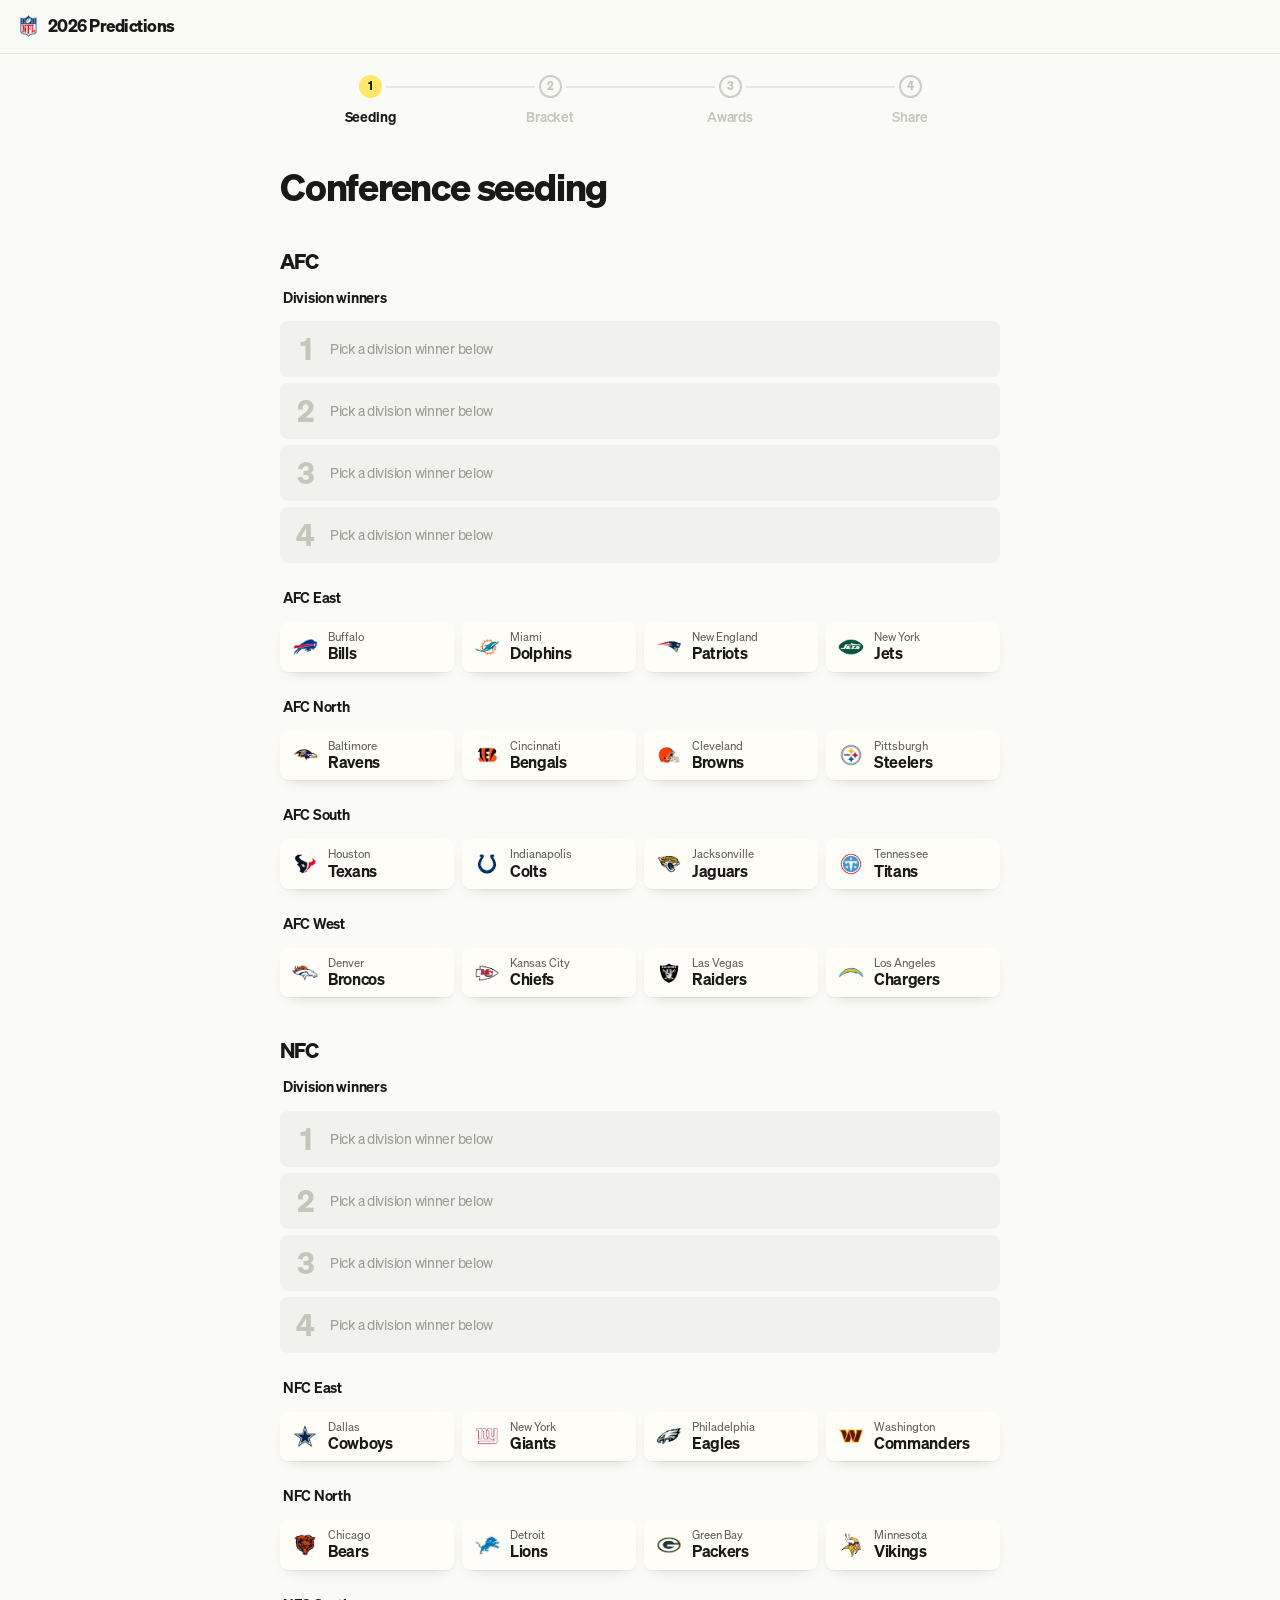
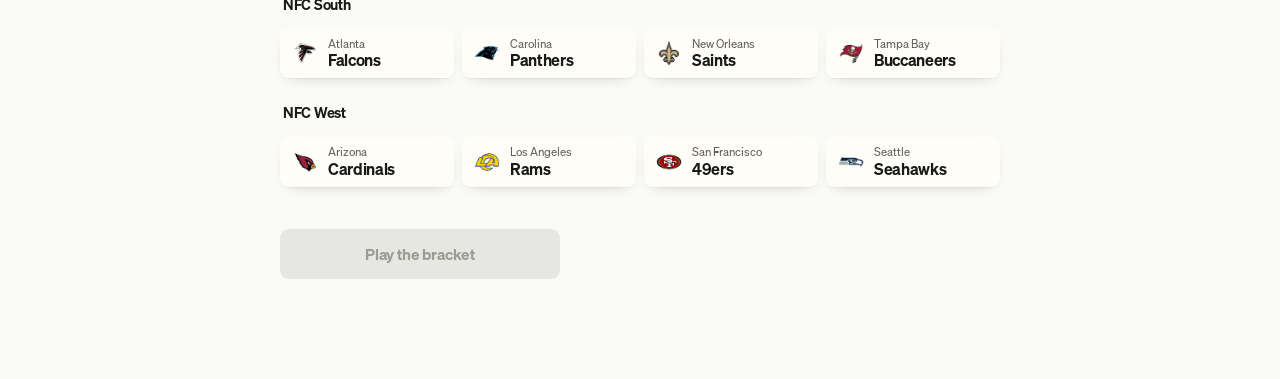
==== index.html @ 36b04fab "The shield in the masthead, and Sohne for the labels The mark was a black rounded square standing in" ====
<!doctype html>
<html lang="en">
<head>
<meta charset="utf-8">
<meta name="viewport" content="width=device-width,initial-scale=1,viewport-fit=cover">
<title>2026 NFL Predictions</title>
<meta name="description" content="Pick every division, the whole bracket, and the three awards. Then share the card.">
<meta name="theme-color" content="#FAFAF6">
<link rel="icon" href="data:image/svg+xml,%3Csvg xmlns='http://www.w3.org/2000/svg' viewBox='0 0 32 32'%3E%3Crect width='32' height='32' rx='7' fill='%23191917'/%3E%3Cpath d='M16 7c4 0 8 3.5 8 9s-4 9-8 9-8-3.5-8-9 4-9 8-9z' fill='%23FAFAF6'/%3E%3Cpath d='M16 11v10M13 14h6M13 18h6' stroke='%23191917' stroke-width='1.6' stroke-linecap='round'/%3E%3C/svg%3E">
<link rel="stylesheet" href="style.css?v=af14fdd024af">
</head>
<body>
<header class="mast">
<span class="wm" aria-hidden="true"></span>
<span class="mt">2026 Predictions</span>
</header>
<main id="root"></main>
<script src="app.js?v=3df6badc88e0"></script>
</body>
</html>
---- style.css ----
@font-face{font-family:'Sohne';src:url('fonts/Sohne-Buch.woff2') format('woff2');font-weight:400;font-display:swap}
@font-face{font-family:'Sohne';src:url('fonts/Sohne-Kraftig.woff2') format('woff2');font-weight:500;font-display:swap}
@font-face{font-family:'Sohne';src:url('fonts/Sohne-Halbfett.woff2') format('woff2');font-weight:600;font-display:swap}
@font-face{font-family:'Sohne';src:url('fonts/Sohne-Dreiviertelfett.woff2') format('woff2');font-weight:700;font-display:swap}
@font-face{font-family:'Sohne Schmal';src:url('fonts/SohneSchmal-Dreiviertelfett.woff2') format('woff2');font-weight:700;font-display:swap}
@font-face{font-family:'Sohne Schmal';src:url('fonts/SohneSchmal-Halbfett.woff2') format('woff2');font-weight:600;font-display:swap}
@font-face{font-family:'Tiempos Text';src:url('fonts/TiemposText-Regular.woff2') format('woff2');font-weight:400;font-display:swap}

/* The house palette, carried over whole. Paper rather than white, ink rather
   than black, and one highlight that means "this is yours". */
:root{
 --paper:#FAFAF6;--card:#FFFDF7;--ink:#191917;--body:#26251F;
 --mut:#605F58;--mut2:#4C4A43;--fnt:#9C9B92;
 --hr:rgba(25,25,23,.09);--hr2:rgba(25,25,23,.2);
 --hl:#FFE86B;--hls:#FFD84D;--acc:#2451B3;
 --sans:'Sohne',-apple-system,BlinkMacSystemFont,'Segoe UI',sans-serif;
 --serif:'Tiempos Text',Georgia,serif;
 --cond:'Sohne Schmal','Sohne',sans-serif;
 --cardsh:0 1px 1px rgba(25,25,23,.04),0 6px 16px -10px rgba(25,25,23,.3);
 --pad:20px;
 --e-out:cubic-bezier(.23,1,.32,1);
}
*{box-sizing:border-box}
/* The browser hides [hidden] with display:none from its own stylesheet, which
   any author rule setting display quietly beats. .cnd is a grid, so hiding it
   did nothing you could see — the award search had been marking rows hidden
   and painting them anyway. Author it once, here, rather than remembering it
   at every call site. */
[hidden]{display:none!important}
html,body{margin:0;background:var(--paper)}
/* The browser paints its own colour over a tapped control before ours arrives —
   a blue wash on iOS and a blue ring in Chrome — so a team chip flashed blue on
   the way to its own colour. Selection feedback is the stylesheet's job here,
   and the keyboard ring below is the only outline anything gets. */
html{-webkit-tap-highlight-color:transparent}
button,a,input,[tabindex]{-webkit-tap-highlight-color:transparent}
:focus{outline:none}
:focus-visible{outline:2px solid var(--acc);outline-offset:2px}
body{font-family:var(--sans);color:var(--ink);-webkit-font-smoothing:antialiased;
 font-size:16px;line-height:1.45;padding-bottom:60px}
button{font:inherit;color:inherit;background:none;border:0;padding:0;cursor:pointer}
input{font:inherit;color:inherit}
a{color:inherit;text-decoration:none}
h1,h2,h3,h4,p{margin:0}

/* ---- masthead ----------------------------------------------------------- */
/* where a removed element lives out its last two hundred milliseconds */
.ghosts{position:fixed;inset:0;z-index:30;pointer-events:none;overflow:hidden}
.mast{position:sticky;top:0;z-index:20;display:flex;align-items:center;gap:11px;
 padding:14px var(--pad);background:rgba(250,250,246,.9);
 -webkit-backdrop-filter:blur(8px);backdrop-filter:blur(8px);
 border-bottom:1px solid var(--hr)}
.wm{width:17px;height:22px;flex:none;
 background:url('art/nfl.png') center/contain no-repeat}
.mt{font-size:17px;font-weight:700;letter-spacing:-.03em}

/* ---- the sheet and its rhythm ------------------------------------------- */
.sheet{padding:0 var(--pad) 40px;max-width:760px;margin:0 auto}
.sect{margin-top:42px}
.sh{display:flex;align-items:baseline;justify-content:space-between;gap:14px}
.sh h4{font-size:21px;font-weight:700;letter-spacing:-.028em;line-height:1.1}
.sh>span{font-size:12.5px;color:var(--mut);flex:none}
.sh+*{margin-top:14px}

/* The rail above already numbers the steps, so the header is the headline and
   nothing else. Clear rides in a second column beside the headline's first
   line, and collapses that column to nothing when there is nothing to clear. */
.phx{position:relative;padding-top:30px;
 display:grid;grid-template-columns:minmax(0,1fr) auto;align-items:start}
.phx>*{grid-column:1}
/* Two destructive controls at two scales: the filled pill in the header wipes
   the step and asks twice, the ghost chip on a division redoes just that one.
   Both are absent until there is something to clear, and both arrive and leave
   on the same short rise. */
/* Clear keeps a visible box — it is the destructive one, and a chip reads as a
   thing you press. The box is what aligns to the column here, not the text, so
   the fill does not hang past the cards the way a bare word would. Reset stays
   plain text: boxed is the heavier of the two. */
.clr{grid-column:2;grid-row:1;justify-self:end;margin-top:5px;
 overflow:hidden;
 font-family:var(--cond);font-size:12.5px;font-weight:700;letter-spacing:.07em;
 text-transform:uppercase;color:var(--mut);
 padding:6px 9px;border-radius:7px;background:rgba(25,25,23,.055);
 white-space:nowrap;opacity:0;transform:translateY(-4px);
 transition:background .16s var(--e-out),color .16s var(--e-out),
  width .22s var(--e-out),opacity .2s var(--e-out),transform .26s var(--e-out)}
.clr.in{opacity:1;transform:none}
.clr:hover{background:rgba(25,25,23,.1);color:var(--ink)}
.clr.in:active{transform:scale(.95)}
/* the fill arrives only once it is armed, so the colour itself is the warning */
.clr.armed,.clr.armed:hover{background:var(--hls);color:var(--ink)}
.clrl{display:block}
.phx h1{font-size:31px;font-weight:700;letter-spacing:-.032em;line-height:1.08;
 text-wrap:balance}
.lede{font-family:var(--serif);font-size:16px;line-height:1.5;color:var(--mut2);
 margin-top:12px;max-width:46ch;text-wrap:pretty}
.hint{font-family:var(--serif);font-size:14.5px;line-height:1.5;color:var(--mut2);
 margin-top:12px;max-width:52ch}
.hint.done{color:var(--fnt)}

/* ---- progress rail ------------------------------------------------------- */
/* It was called a rail and there was no rail: four dots floating in four
   columns, with nothing to say they were a sequence or how far along it you
   were. There is a track now, inked in as far as you have reached, and the
   dots sit on it rather than beside each other.

   One equal column per step, however many there are — a fixed count outlives
   the steps it was written for, and a five-column track holding four buttons
   parks them all to the left of a column that is not there any more. --n is
   how many there are and --i how far the ink runs, both set by rail(). */
.rail{--n:4;--i:0;position:relative;
 display:grid;grid-auto-flow:column;grid-auto-columns:1fr;gap:0;
 padding:16px var(--pad) 2px;max-width:760px;margin:0 auto}
/* No gap between the columns, so a dot's centre is exactly half a column in
   from its own edge and the track can be drawn from arithmetic alone. */
/* Behind the buttons, not over them: both are positioned children of the same
   nav, so without a layer the later one — the track — paints across the faces
   of the dots and strikes their numerals through. */
.rail::before,.rail::after{content:'';position:absolute;top:32.5px;height:2px;
 border-radius:2px;z-index:0;
 left:calc(var(--pad) + (100% - var(--pad)*2)/var(--n)/2)}
.rail::before{right:calc(var(--pad) + (100% - var(--pad)*2)/var(--n)/2);
 background:var(--hr2);opacity:.45}
.rail::after{width:calc((100% - var(--pad)*2)/var(--n)*var(--i));
 background:var(--ink);transition:width .42s var(--e-out)}
.rl{display:flex;flex-direction:column;align-items:center;gap:9px;padding:5px 2px 8px;
 position:relative;z-index:1;background:none;border:0;cursor:pointer}
/* the ring of paper is what lets the track pass behind the dots without
   touching them, at any track colour */
.rl i{display:grid;place-items:center;width:23px;height:23px;border-radius:50%;
 font-style:normal;font-size:11.5px;font-weight:700;
 background:var(--paper);color:#C6C5BC;
 box-shadow:0 0 0 4px var(--paper),inset 0 0 0 2px var(--hr2);
 transition:background .16s,color .16s,box-shadow .16s}
.rl span{font-size:13px;font-weight:500;color:var(--fnt);letter-spacing:-.012em;
 white-space:nowrap;transition:color .16s}
/* Only a step still to come is drawn as an outline. A filled dot is already a
   shape against the paper and does not need an edge to say so — a ring in its
   own colour is either invisible or, in the highlight's case, a second gold
   the design does not otherwise use. */
.rl.ok i{background:var(--ink);color:var(--paper);
 box-shadow:0 0 0 4px var(--paper)}
.rl.ok span{color:var(--mut)}
.rl.on i{background:var(--hl);color:var(--ink);
 box-shadow:0 0 0 4px var(--paper),0 1px 3px rgba(25,25,23,.18)}
.rl.on span{color:var(--ink);font-weight:600}
.rl[disabled]{cursor:default}
.rl[disabled] span{color:#C6C5BC}

/* ---- the team's mark ------------------------------------------------------
   One object at four sizes. A real logo sits on the paper unboxed; a team
   with no file on disk gets a tile in its own colour carrying its
   abbreviation, which is a designed stand-in rather than a guess at a
   trademark. Both occupy the same square, so a mixed set still lines up. */
.mark{display:grid;place-items:center;flex:none;width:26px;height:26px;position:relative}
.mark img{width:100%;height:100%;object-fit:contain;display:block}
.mark.tile{border-radius:5px;background:var(--tc)}
.mark.tile i{font-style:normal;font-size:8.5px;font-weight:700;letter-spacing:.02em;
 color:#fff;line-height:1}
.mark.none{width:0}
.mark.sm{width:22px;height:22px}
.mark.sm.tile i{font-size:7.5px}
.mark.bg{width:38px;height:38px;margin:0 auto 6px}
.mark.bg.tile i{font-size:12px}
.mark.lg{width:46px;height:46px}
.mark.lg.tile i{font-size:14px}


/* ---- seeding --------------------------------------------------------------
   The top four are placed rather than picked, so the row is a thing you move
   rather than a thing you fill. Arrows instead of drag: a drag handle on a
   phone competes with the page scroll, and the whole interaction here is
   four small moves. */
/* Same label as a division's: same face, size, tracking, optical left inset,
   and the same distance to the cards under it. Two screens with two sizes of
   the same thing was the whole complaint. */
/* Set the way the export card sets the same line — Söhne, sentence case, one
   step down from the conference above it — so the two are reading the same
   sheet. */
.bandl{margin:0;padding-left:3px;padding-bottom:3px;
 font-size:14.5px;font-weight:600;letter-spacing:-.02em;color:var(--ink)}
.bandl em{font-family:var(--sans);font-style:normal;font-size:12.5px;font-weight:400;
 letter-spacing:-.005em;text-transform:none;color:var(--fnt);margin-left:10px}
.bandl+.seeds{margin-top:10px}
.bandl.wc{margin-top:24px}
/* .bandl's own margin:0 outranks .sh+* at equal specificity, so the gap under
   the conference head has to be named here */
.sh+.bandl{margin-top:14px}
.seeds{display:grid;gap:6px}
.sd{display:flex;align-items:center;gap:10px;min-height:56px;padding:0 4px 0 10px;
 border-radius:8px;background:var(--card);box-shadow:var(--cardsh);
 transition:background 180ms var(--e-out);will-change:transform}
.sd.full{background:var(--tc)}
.sd.full .sdt{color:var(--tf)}
.sd.full .sdb{color:var(--tc);background:var(--tf)}
.sd.full .sdx{color:var(--tf);background:rgba(255,255,255,.16)}
.sd.full .sdx:hover{background:rgba(255,255,255,.3)}
.sd.full .gripd{background:var(--tf);opacity:.5}
.sd.full .grip:hover{background:rgba(255,255,255,.16)}
.sd.full .grip:hover .gripd{opacity:.85}
.sd.full .mark.tile{background:var(--tf)}
.sd.full .mark.tile i{color:var(--tc)}
.sd.open{background:rgba(25,25,23,.035);box-shadow:none}
/* The seed is the whole point of the row and it was set smaller than the
   division badge at the other end of it. It is a numeral now rather than a
   chip in a circle — the same move the export card makes, at the same share
   of the row's height — which buys the size out of the box it was sitting in
   rather than out of the row. Fixed width, so the names line up down the
   column whatever the digit. */
.sdn{flex:none;width:30px;text-align:center;font-style:normal;
 font-size:30px;font-weight:700;letter-spacing:-.05em;line-height:1;
 color:#C6C5BC;font-variant-numeric:tabular-nums}
.sd.full .sdn{color:var(--tf)}
.sdt{flex:1;min-width:0;text-align:left;font-size:15.5px;font-weight:600;
 letter-spacing:-.02em;white-space:nowrap;overflow:hidden;text-overflow:ellipsis}
.sdt.empty{font-weight:400;color:var(--fnt);font-size:14px}
.sdb{flex:none;font-style:normal;font-size:9.5px;font-weight:700;letter-spacing:.06em;
 text-transform:uppercase;color:var(--mut2);background:rgba(255,255,255,.6);
 padding:3px 6px;border-radius:3px}
.sdx{flex:none;width:26px;height:26px;border-radius:50%;display:grid;place-items:center;
 font-size:12px;color:var(--mut);background:rgba(25,25,23,.06)}
.sdx:hover{background:rgba(25,25,23,.12);color:var(--ink)}
.sr{position:absolute;width:1px;height:1px;overflow:hidden;clip:rect(0 0 0 0);
 white-space:nowrap}

/* the grip, and the two states a drag puts a row into */
.grip{flex:none;display:grid;grid-template-columns:repeat(2,4px);gap:3px;
 justify-content:center;align-content:center;width:34px;height:38px;border-radius:6px;
 cursor:grab;touch-action:none;-webkit-user-select:none;user-select:none;
 transition:background .15s var(--e-out)}
.gripd{width:4px;height:4px;border-radius:50%;background:rgba(25,25,23,.3)}
.grip:hover{background:rgba(25,25,23,.07)}
.grip:hover .gripd{background:rgba(25,25,23,.5)}
.grip:active{cursor:grabbing}
.grip:focus-visible{outline:2px solid var(--acc);outline-offset:-2px}
.seeds.dragging{-webkit-user-select:none;user-select:none;cursor:grabbing}
.sd.slide{transition:transform 190ms cubic-bezier(.2,.7,.3,1)}
.sd.lift{position:relative;z-index:5;cursor:grabbing;
 box-shadow:0 2px 6px rgba(25,25,23,.14),0 16px 34px -12px rgba(25,25,23,.5);
 transform-origin:50% 50%}
.sd.lift .grip .gripd{background:rgba(25,25,23,.55)}
.sd.held{box-shadow:var(--cardsh),0 0 0 2px var(--hls)}
@media(prefers-reduced-motion:reduce){.sd.slide{transition:none}}

/* ---- the bracket ---------------------------------------------------------
   Three columns a conference, each with fewer games than the last, so the
   shape converges. The games distribute with space-around inside a common
   height, which is what makes a column of two sit between a column of three
   without anything being positioned by hand. The connecting lines are drawn
   into the SVG underneath after layout — see lines() — because where a game
   ends up depends on the width the column got. */
.bkt{position:relative;display:grid;grid-template-columns:repeat(3,minmax(0,1fr));
 gap:0 var(--bgap,26px);align-items:stretch}
.blines{position:absolute;inset:0;width:100%;height:100%;pointer-events:none;z-index:0}
.bcol{display:flex;flex-direction:column;min-width:0;position:relative;z-index:1}
/* the same label as a division's or a seeding band's, only as small as three
   of them across one column will allow */
.bch{font-family:var(--cond);font-size:11.5px;font-weight:700;letter-spacing:.05em;
 text-transform:uppercase;color:var(--mut);text-align:center;margin-bottom:10px;
 white-space:nowrap;overflow:hidden;text-overflow:ellipsis}
.bgs{flex:1;display:flex;flex-direction:column;justify-content:space-around;gap:14px}
.bgm{display:grid;border-radius:8px;background:var(--card);overflow:hidden;
 box-shadow:var(--cardsh);min-width:0}
.bsl{display:grid;grid-template-columns:15px auto minmax(0,1fr);align-items:center;gap:6px;
 min-height:42px;padding:0 9px;text-align:left;min-width:0;
 transition:background 180ms var(--e-out),opacity 180ms var(--e-out)}
.bsl+.bsl{border-top:1px solid var(--hr)}
/* nothing has reached it yet, so it recedes rather than holding a card's worth
   of weight next to games that have actually been played */
.bgm.open{background:rgba(25,25,23,.035);box-shadow:none}
.bgm.open .bsl+.bsl{border-top-color:transparent}
.bsl.held{cursor:default}
.bsl.held .bnm,.bsl.held .bsd{color:var(--mut)}
.bsl.held .mark{opacity:.55}
.bsd{font-style:normal;font-size:10px;font-weight:600;color:var(--fnt);text-align:center}
.bnm{font-size:13.5px;font-weight:600;letter-spacing:-.01em;min-width:0;
 white-space:nowrap;overflow:hidden;text-overflow:ellipsis}
.bsl .mark{opacity:.8}
.bsl.empty{cursor:default}
.bsl.empty .bnm{color:var(--fnt);font-weight:400}
.bsl.lost{opacity:.44}
.bsl.lost:hover{opacity:.7}
.bsl.w{background:var(--tc)}
.bsl.w .bnm{font-weight:700;color:var(--tf)}
.bsl.w .bsd{color:var(--tf);opacity:.65}
.bsl.w .mark{opacity:1}
.bsl.w .mark.tile{background:var(--tf)}
.bsl.w .mark.tile i{color:var(--tc)}
.bsl:active{background:rgba(25,25,23,.05)}

/* the final is not a bracket cell — it is the one game everything led to */
/* The wild-card pool on seeding. These rules were deleted in error when step
   one moved from dragging to tapping — they read like leftovers from that UI,
   but the pool still uses them, and without them the list rendered as a run of
   unstyled text. */
.tms{display:grid;grid-template-columns:repeat(2,minmax(0,1fr));gap:8px;margin-top:11px}
.tm{position:relative;display:grid;grid-template-columns:auto minmax(0,1fr);
 grid-template-areas:"d c" "d n";gap:0 10px;align-items:center;text-align:left;
 padding:8px 12px;border-radius:8px;background:var(--card);box-shadow:var(--cardsh);
 transition:background 180ms var(--e-out),box-shadow 180ms var(--e-out),
            transform 110ms var(--e-out)}
/* The template names a column for the badge and nothing claimed it, so the logo
   auto-placed into the first free cell and sat against the city line instead of
   spanning both. Same row as a division's, so it should read as the same card. */
.tm>.mark{grid-area:d}
.tm.on>.mark{opacity:1}
.tct{grid-area:c;font-size:11.5px;color:var(--mut);line-height:1.25;
 white-space:nowrap;overflow:hidden;text-overflow:ellipsis}
.tnm{grid-area:n;font-size:16px;font-weight:600;letter-spacing:-.02em;line-height:1.2;
 white-space:nowrap;overflow:hidden;text-overflow:ellipsis}
.tm:active{transform:scale(.97)}
.tm.on{background:var(--tc);box-shadow:var(--cardsh)}
.tm.on .tnm{font-weight:700;color:var(--tf)}
.tm.on .tct{color:var(--tf);opacity:.7}
.tm.on .mark.tile{background:var(--tf)}
.tm.on .mark.tile i{color:var(--tc)}

.sbw{display:grid;grid-template-columns:1fr auto 1fr;align-items:center;gap:10px}
.sbh{padding:16px 8px 18px;border-radius:10px;background:var(--card);
 box-shadow:var(--cardsh);text-align:center;min-width:0;
 transition:background .16s var(--e-out)}
.sbc{display:block;font-size:11.5px;color:var(--mut);white-space:nowrap;
 overflow:hidden;text-overflow:ellipsis}
.sbn{display:block;font-size:19px;font-weight:600;letter-spacing:-.024em;margin-top:2px;
 white-space:nowrap;overflow:hidden;text-overflow:ellipsis}
.sbh.empty{cursor:default;box-shadow:none;background:rgba(25,25,23,.03)}
.sbh.empty .sbn{font-weight:400;color:var(--fnt);font-size:14px}
.sbh.lost{opacity:.5}
.sbh.w{background:var(--tc)}
.sbh.w .sbn{font-weight:700;color:var(--tf)}
.sbh.w .sbc{color:var(--tf);opacity:.72}
.sbv{font-family:var(--cond);font-size:12.5px;font-weight:700;letter-spacing:.1em;
 text-transform:uppercase;color:var(--fnt);flex:none;line-height:1}
.champ{display:flex;align-items:center;gap:14px;margin-top:14px;padding:17px 18px;
 border-radius:10px;background:var(--ts);box-shadow:var(--cardsh)}
.champ span{font-size:11px;font-weight:700;letter-spacing:.09em;text-transform:uppercase;
 color:var(--tsf);opacity:.72;flex:none}
.champ b{font-size:22px;font-weight:700;letter-spacing:-.028em;margin-left:auto;
 text-align:right;line-height:1.15;color:var(--tsf)}

/* ---- awards -------------------------------------------------------------- */
.awd{display:grid;gap:12px}
.awin{width:100%;padding:12px 14px;border-radius:8px;border:0;background:var(--card);
 box-shadow:var(--cardsh);font-size:17px;font-weight:600;letter-spacing:-.018em;
 outline:0;transition:box-shadow .15s}
.awin::placeholder{font-weight:400;color:var(--fnt)}
.awin:focus{box-shadow:var(--cardsh),0 0 0 2px var(--hls)}
.awin.wide{margin-top:14px}
.awd.has .awin{background:color-mix(in srgb,var(--tc) 12%,var(--card))}
.awt{display:grid;grid-template-columns:repeat(8,minmax(0,1fr));gap:5px}
.tmini{display:grid;place-items:center;min-height:40px;border-radius:6px;
 background:rgba(25,25,23,.04);transition:background .14s,transform .12s var(--e-out)}
.tmini .mark{opacity:.5;transition:opacity .14s}
.tmini:hover .mark{opacity:.85}
.tmini.on{background:color-mix(in srgb,var(--tc) 20%,var(--paper))}
.tmini.on .mark{opacity:1}
.tmini:active{transform:scale(.95)}
.mark.xs{width:22px;height:22px}
.bsl .mark.xs{width:19px;height:19px}
.mark.xs.tile i{font-size:7px}

/* ---- the card and the buttons ------------------------------------------- */
/* ---- the pictures ---------------------------------------------------------
   A 1080px card drawn into a phone's 335px column is at 31% of its size — the
   scale where the team name across the header still reads and the seed rows
   under it turn to grain. Widening the preview does not fix that: running it
   to the edges buys twelve percent and costs the card its edge, its shadow and
   its alignment with the heading above it, so it stops reading as a picture of
   something and starts reading as the page. It stays a thumbnail, and tapping
   it opens the card at a size you can actually read. */
.cardwrap{border-radius:10px;overflow:hidden;box-shadow:var(--cardsh);
 background:var(--card);cursor:zoom-in}
#card1,#card2{display:block;width:100%;height:auto}

.lightbox{position:fixed;inset:0;z-index:60;background:rgba(25,25,23,.94);
 overflow:auto;overscroll-behavior:contain;-webkit-overflow-scrolling:touch;
 animation:fadeIn 160ms var(--e-out)}
/* Centring a child that is bigger than its scroll container clips the overflow
   on the leading edge — align-items does, auto margins do not. The inner box is
   as wide as its content and at least as wide as the screen, so the centring
   happens inside the scrollable area rather than against it. */
.lbin{min-width:100%;min-height:100vh;min-height:100dvh;width:max-content;display:flex}
/* As wide as the screen, or as tall as it — whichever shows more of the card —
   and never past 1080, which is the card. Fitting the height alone would hand a
   short window something smaller than the preview it was opened from. */
.lbin img{display:block;margin:auto;height:auto;max-width:none;
 width:min(1080px,max(100vw,80vh));width:min(1080px,max(100vw,80dvh))}
.lbx{position:fixed;top:12px;right:12px;width:38px;height:38px;border:0;
 border-radius:50%;background:rgba(250,250,246,.14);color:var(--paper);
 font-size:15px;line-height:1;cursor:pointer;
 transition:background .15s var(--e-out)}
.lbx:hover{background:rgba(250,250,246,.26)}
.acts{display:flex;gap:10px;margin-top:16px;flex-wrap:wrap}
.nextbar{margin-top:42px}
.next{display:inline-grid;place-items:center;min-height:50px;padding:0 24px;
 border-radius:9px;background:var(--ink);color:var(--paper);
 font-size:15.5px;font-weight:600;letter-spacing:-.012em;
 box-shadow:0 1px 3px rgba(25,25,23,.2);transition:transform .12s var(--e-out)}
.next:active{transform:scale(.99)}
.next.off{background:rgba(25,25,23,.09);color:var(--fnt);box-shadow:none;cursor:default}
.ghost{display:inline-grid;place-items:center;min-height:50px;padding:0 20px;
 border-radius:9px;font-size:15px;font-weight:500;color:var(--mut)}
.ghost:hover{color:var(--ink)}
.nextbar .next{width:100%}

/* ---- motion ---------------------------------------------------------------
   The entrance belongs to the step change and to nothing else. It runs off a
   class the router adds for one paint, so a pick inside a step cannot trigger
   it — a whole page re-entering every time you tap a chip is what makes an app
   feel like it is reloading rather than responding.

   Selection is a transition on the element that was touched, not an animation
   on the page around it: press feedback under the finger, then colour arriving
   over 180ms on a decelerating curve. Nothing moves position, because a
   control that shifts when you choose it is a control you have to re-find. */
.sheet.enter>*{animation:blockIn 320ms var(--e-out) backwards}
.sheet.enter>*:nth-child(2){animation-delay:45ms}
.sheet.enter>*:nth-child(3){animation-delay:80ms}
.sheet.enter>*:nth-child(n+4){animation-delay:105ms}
@keyframes blockIn{from{opacity:0;transform:translateY(8px)}}

/* a region redrawn mid-step arrives without travelling */
.fadein{animation:fadeIn 200ms var(--e-out) backwards}
@keyframes fadeIn{from{opacity:0}}

@media(min-width:601px){
 .tms{grid-template-columns:repeat(4,minmax(0,1fr))}
 .pool{grid-template-columns:repeat(4,minmax(0,1fr))}
 .bkt{--bgap:40px}
 .bsl{grid-template-columns:18px auto minmax(0,1fr);min-height:44px;gap:8px}
 .bnm{font-size:15px}
 .bch{font-size:12px}
 .phx h1{font-size:38px}
 .rl span{font-size:14px}
 .nextbar .next{width:auto;min-width:280px}
}
@media(max-width:400px){
 .rl span{font-size:11.5px}
 .bkt{--bgap:16px}
 .bsl{grid-template-columns:12px auto minmax(0,1fr);gap:4px;padding:0 4px}
 .bnm{font-size:12.5px}
 .awt{grid-template-columns:repeat(6,minmax(0,1fr))}
}
@media(prefers-reduced-motion:reduce){
 *{animation-duration:0s!important;transition-duration:0s!important}
}

/* ---- the award board ------------------------------------------------------
   Fifty names is too many for a text box and too many for a grid, so it is a
   filtered list: search at the top, the field ranked by price underneath, and
   a write-in at the bottom for anyone the board has missed. Once a pick is
   made the list collapses to the pick, because the decision is done. */
.finder{margin-top:14px}
.fsearch{width:100%;padding:11px 14px;border-radius:8px;border:0;background:var(--card);
 box-shadow:var(--cardsh);font-size:15.5px;outline:0;transition:box-shadow .15s}
.fsearch::placeholder{color:var(--fnt)}
.fsearch:focus{box-shadow:var(--cardsh),0 0 0 2px var(--hls)}
.cnds{margin-top:10px;max-height:330px;overflow-y:auto;-webkit-overflow-scrolling:touch;
 border-radius:8px;background:var(--card);box-shadow:var(--cardsh)}
.cnd{display:grid;grid-template-columns:auto minmax(0,1fr) auto auto;align-items:center;
 gap:10px;width:100%;min-height:48px;padding:0 13px;text-align:left;
 transition:background 140ms var(--e-out)}
.cnd:active{background:rgba(25,25,23,.07)}
.cnd+.cnd{border-top:1px solid var(--hr)}
.cnd:hover{background:rgba(25,25,23,.035)}
.cnd .mark{opacity:.9}
.cnn{font-size:15px;font-weight:600;letter-spacing:-.018em;min-width:0;
 white-space:nowrap;overflow:hidden;text-overflow:ellipsis}
.cnt{font-size:11.5px;color:var(--mut);white-space:nowrap}
.cno{font-size:13px;font-weight:600;color:var(--mut2);min-width:52px;text-align:right;
 font-variant-numeric:tabular-nums}
.cnone{font-family:var(--serif);font-size:14.5px;color:var(--mut2);margin-top:12px}
.pick{display:grid;grid-template-columns:auto minmax(0,1fr) auto;
 grid-template-areas:"m n x" "m s x";gap:1px 13px;align-items:center;
 margin-top:14px;padding:14px 14px 15px;border-radius:9px;box-shadow:var(--cardsh);
 background:var(--tc,var(--card));overflow:hidden;position:relative}
.pick .mark{grid-area:m}
/* The cut-out sits straight on the team's colour — a plate behind it only drew
   a second card inside the first — and it stands on the card's bottom edge
   rather than floating above it. The negative margin is the card's own bottom
   padding, so the figure reaches the border and the card's overflow clips it
   to the same rounded corner. */
/* The cut-outs are landscape, 600x436 every one of them, so a square box was
   taking the shoulders off: height is set and the width follows the picture.

   The card had thirty spare pixels above and below a 46px face, so the face can
   fill it without the card growing. It only stays out of the height because it
   is taken out of the flow — a picture in the grid would set the row height and
   push the card taller, which is what a bigger one did. An empty cell holds the
   column open for it instead. */
.pkfw{grid-area:m;width:99px}
.pkf{position:absolute;left:14px;bottom:0;height:91%;width:auto;
 object-fit:contain;object-position:50% 100%;display:block;background:none}
.pkn{grid-area:n;font-size:19px;font-weight:700;letter-spacing:-.026em;align-self:end;
 min-width:0;white-space:nowrap;overflow:hidden;text-overflow:ellipsis}
.pkn{color:var(--tf,var(--ink))}
.pkm{grid-area:s;font-size:12.5px;align-self:start;color:var(--tf,var(--mut2));opacity:.74}
/* the control sits on the team's colour, so it is tinted from the foreground
   rather than from ink — a white wash would vanish on the pale fills */
.pkx{grid-area:x;font-size:13px;font-weight:500;color:var(--tf,var(--mut));
 padding:7px 10px;border-radius:6px;
 background:color-mix(in srgb,var(--tf,#191917) 16%,transparent)}
.pkx:hover{background:color-mix(in srgb,var(--tf,#191917) 28%,transparent)}
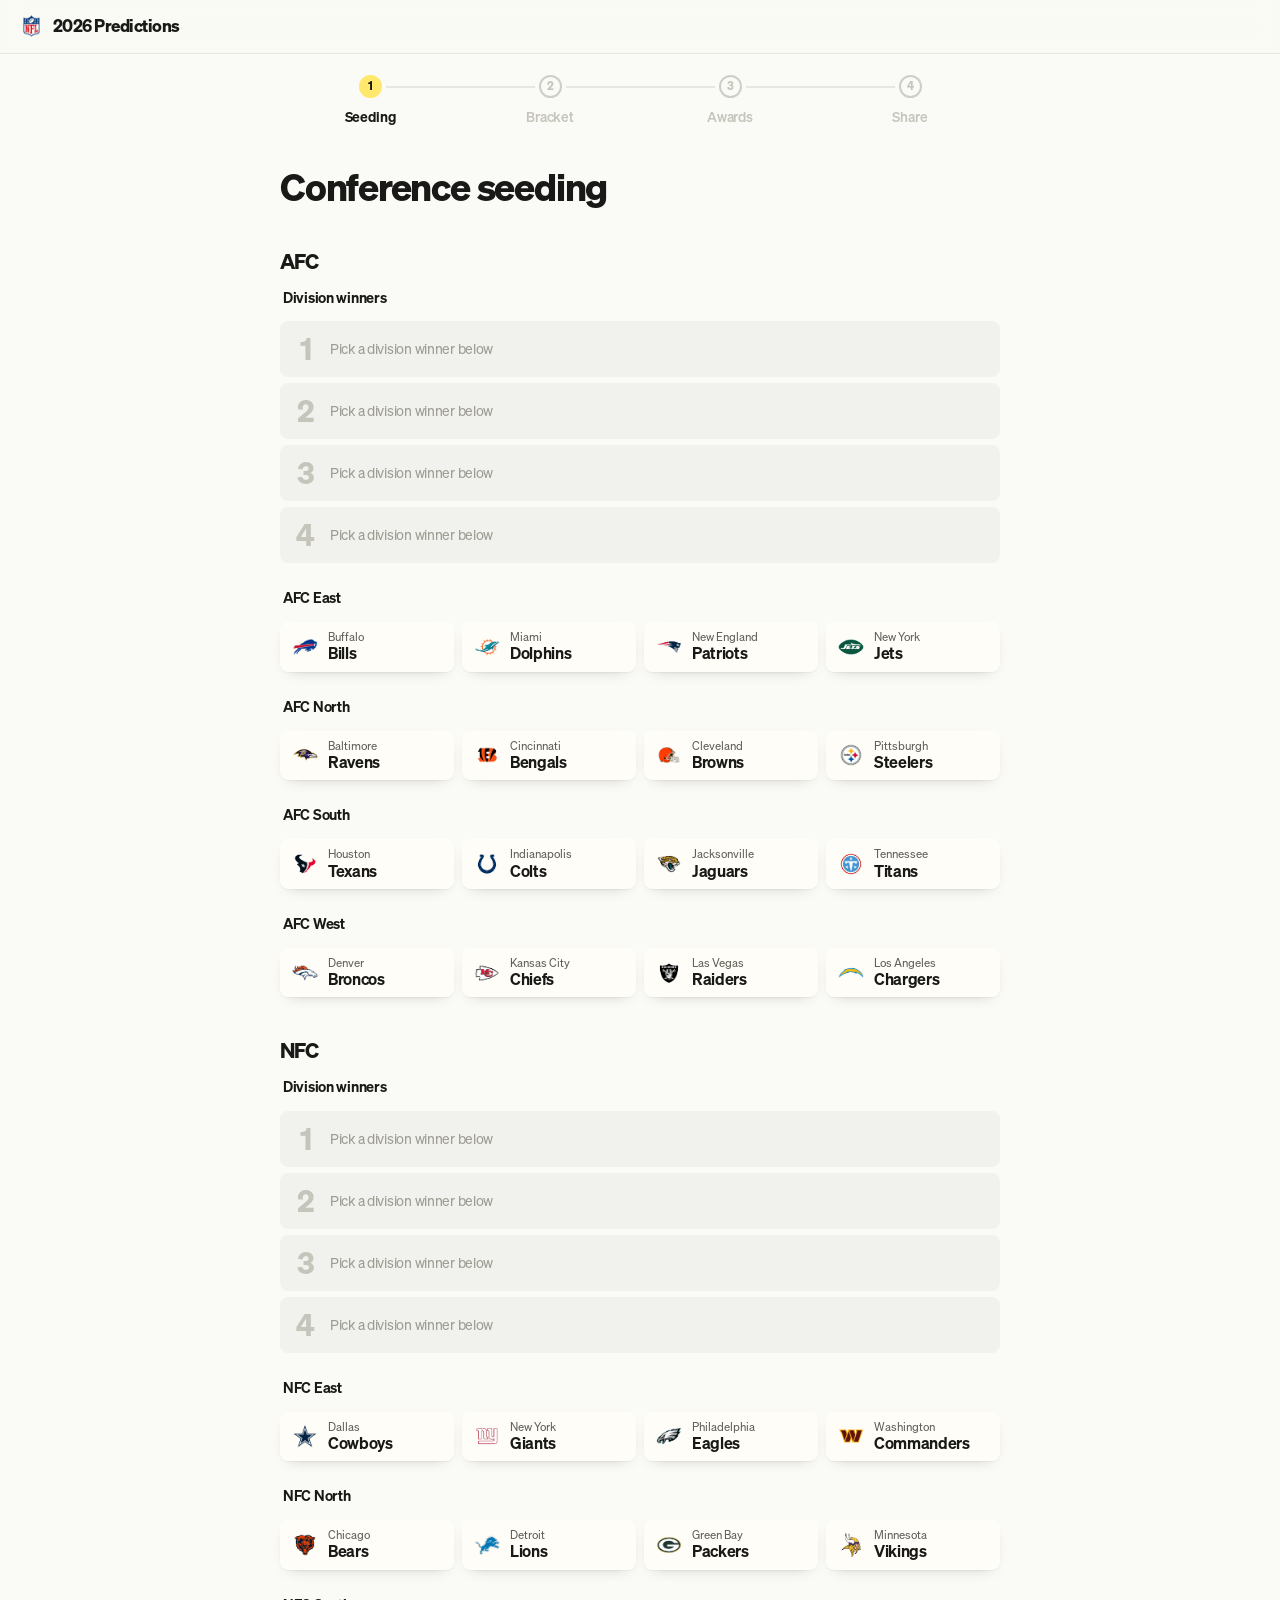
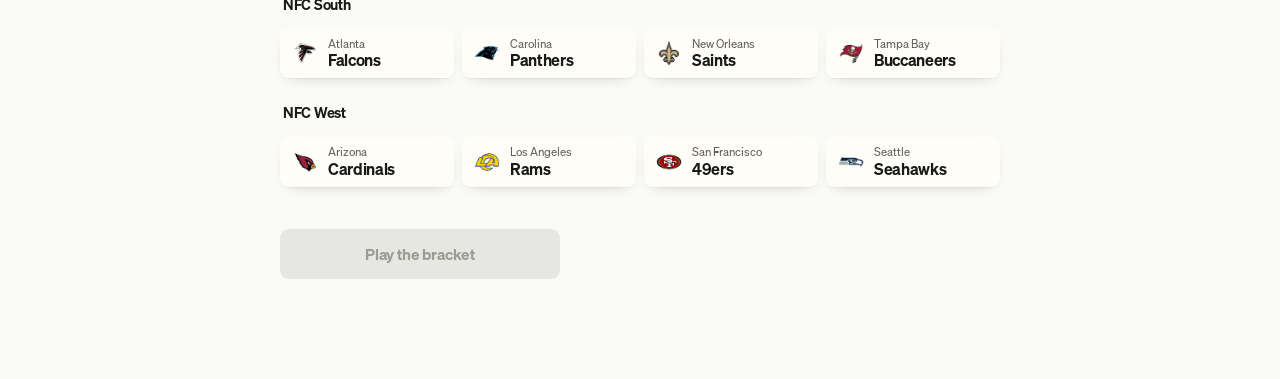
==== commit fa862a4e: "Turn the mark over on a step change The shield is the thing at rest and the thing you come back to; " ====
--- a/index.html
+++ b/index.html
@@ -7,14 +7,14 @@
 <meta name="description" content="Pick every division, the whole bracket, and the three awards. Then share the card.">
 <meta name="theme-color" content="#FAFAF6">
 <link rel="icon" href="data:image/svg+xml,%3Csvg xmlns='http://www.w3.org/2000/svg' viewBox='0 0 32 32'%3E%3Crect width='32' height='32' rx='7' fill='%23191917'/%3E%3Cpath d='M16 7c4 0 8 3.5 8 9s-4 9-8 9-8-3.5-8-9 4-9 8-9z' fill='%23FAFAF6'/%3E%3Cpath d='M16 11v10M13 14h6M13 18h6' stroke='%23191917' stroke-width='1.6' stroke-linecap='round'/%3E%3C/svg%3E">
-<link rel="stylesheet" href="style.css?v=af14fdd024af">
+<link rel="stylesheet" href="style.css?v=9d01b33878d0">
 </head>
 <body>
 <header class="mast">
-<span class="wm" aria-hidden="true"></span>
+<span class="wm" aria-hidden="true"><span class="wms"></span><svg class="wmc" viewBox="0 0 24 24" fill="currentColor"><path transform="rotate(45 12 12)" d="M12 12C10.3 7.3 8 5.4 7.8 3C8.2 0.2 15.8 0.2 16.2 3C16 5.4 13.7 7.3 12 12Z"/><path transform="rotate(135 12 12)" d="M12 12C10.3 7.3 8 5.4 7.8 3C8.2 0.2 15.8 0.2 16.2 3C16 5.4 13.7 7.3 12 12Z"/><path transform="rotate(225 12 12)" d="M12 12C10.3 7.3 8 5.4 7.8 3C8.2 0.2 15.8 0.2 16.2 3C16 5.4 13.7 7.3 12 12Z"/><path transform="rotate(315 12 12)" d="M12 12C10.3 7.3 8 5.4 7.8 3C8.2 0.2 15.8 0.2 16.2 3C16 5.4 13.7 7.3 12 12Z"/></svg></span>
 <span class="mt">2026 Predictions</span>
 </header>
 <main id="root"></main>
-<script src="app.js?v=3df6badc88e0"></script>
+<script src="app.js?v=cb0383470141"></script>
 </body>
 </html>
--- a/style.css
+++ b/style.css
@@ -50,8 +50,31 @@
  padding:14px var(--pad);background:rgba(250,250,246,.9);
  -webkit-backdrop-filter:blur(8px);backdrop-filter:blur(8px);
  border-bottom:1px solid var(--hr)}
-.wm{width:17px;height:22px;flex:none;
- background:url('art/nfl.png') center/contain no-repeat}
+/* The mark turns over when the step does. The shield is the thing at rest and
+   the thing you come back to; the clover is what it passes through — four
+   petals meeting at a point, borrowed whole from the fantasy app, where a mark
+   with fourfold symmetry is what let a turn read as a turn without ever coming
+   to rest somewhere arbitrary. A square box so both sit on the same centre:
+   the shield is contained inside it and keeps its own portrait proportion. */
+.wm{position:relative;width:22px;height:22px;flex:none;color:var(--ink)}
+.wm>*{position:absolute;inset:0}
+.wms{background:url('art/nfl.png') center/contain no-repeat}
+.wmc{display:block;width:100%;height:100%;opacity:0;padding:1px}
+/* The turn is on the box and the swap is on its two faces, so the shield is
+   already gone before the rotation is far enough along to read as a shield
+   lying over. The dip in scale is what makes it a change of state rather than
+   a spinning picture. */
+@keyframes wmturn{
+ 0%{transform:rotate(0) scale(1)}
+ 50%{transform:rotate(180deg) scale(.84)}
+ 100%{transform:rotate(360deg) scale(1)}}
+@keyframes wmshield{0%,100%{opacity:1}16%,84%{opacity:0}}
+@keyframes wmclover{0%,100%{opacity:0}16%,84%{opacity:1}}
+.wm.turn{animation:wmturn 760ms cubic-bezier(.62,.02,.28,1)}
+.wm.turn .wms{animation:wmshield 760ms cubic-bezier(.62,.02,.28,1)}
+.wm.turn .wmc{animation:wmclover 760ms cubic-bezier(.62,.02,.28,1)}
+@media(prefers-reduced-motion:reduce){
+ .wm.turn,.wm.turn .wms,.wm.turn .wmc{animation:none}}
 .mt{font-size:17px;font-weight:700;letter-spacing:-.03em}
 
 /* ---- the sheet and its rhythm ------------------------------------------- */
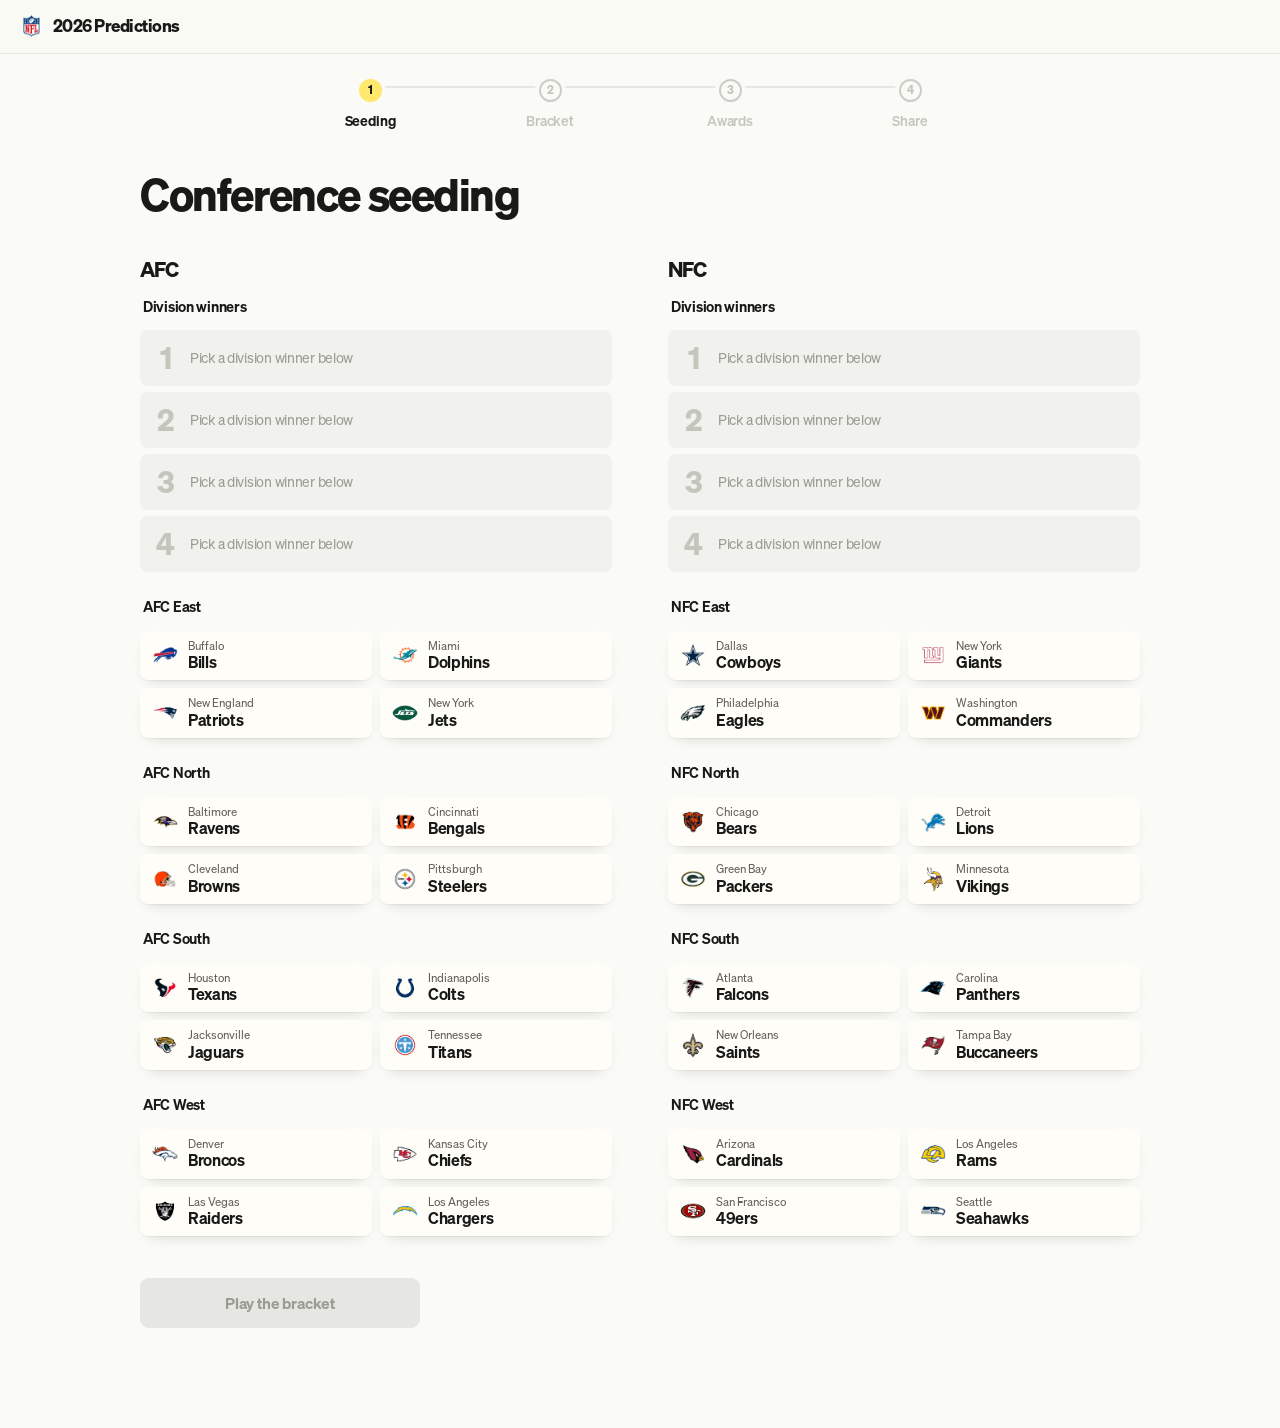
==== commit 1e459c2f: "Give the desktop a layout of its own Every width above the phone was the phone: a 760px strip down t" ====
--- a/index.html
+++ b/index.html
@@ -7,7 +7,7 @@
 <meta name="description" content="Pick every division, the whole bracket, and the three awards. Then share the card.">
 <meta name="theme-color" content="#FAFAF6">
 <link rel="icon" href="data:image/svg+xml,%3Csvg xmlns='http://www.w3.org/2000/svg' viewBox='0 0 32 32'%3E%3Crect width='32' height='32' rx='7' fill='%23191917'/%3E%3Cpath d='M16 7c4 0 8 3.5 8 9s-4 9-8 9-8-3.5-8-9 4-9 8-9z' fill='%23FAFAF6'/%3E%3Cpath d='M16 11v10M13 14h6M13 18h6' stroke='%23191917' stroke-width='1.6' stroke-linecap='round'/%3E%3C/svg%3E">
-<link rel="stylesheet" href="style.css?v=9d01b33878d0">
+<link rel="stylesheet" href="style.css?v=ec989e84f779">
 </head>
 <body>
 <header class="mast">
@@ -15,6 +15,6 @@
 <span class="mt">2026 Predictions</span>
 </header>
 <main id="root"></main>
-<script src="app.js?v=cb0383470141"></script>
+<script src="app.js?v=cd9820de789a"></script>
 </body>
 </html>
--- a/style.css
+++ b/style.css
@@ -524,3 +524,61 @@
  padding:7px 10px;border-radius:6px;
  background:color-mix(in srgb,var(--tf,#191917) 16%,transparent)}
 .pkx:hover{background:color-mix(in srgb,var(--tf,#191917) 28%,transparent)}
+
+/* ---- the wide screen ------------------------------------------------------
+   Everything above this is a phone's column, and on a desktop it read as one:
+   a 760px strip down the middle of a 1400px page with the two conferences
+   stacked one under the other, which is the one arrangement the card this app
+   produces never uses. So the steps take the shape of their own output — the
+   seeds are AFC beside NFC, the three awards are the row they are printed as —
+   and the two steps whose content is a single wide object, the bracket and the
+   pictures, keep one column and spend the width on the object instead.
+
+   Two tiers rather than one. The column pair arrives as soon as there is room
+   for two readable columns; the three-across award boards need a good deal
+   more — a pick sets a headshot, a name, a club and a control, and Christian
+   McCaffrey needs 166 of the 309 a third of the full sheet leaves — so they
+   wait for the width at which the sheet stops growing. Asking for both at the
+   same width would either hold the pair back or hand the boards a width they
+   cannot use. */
+@media(min-width:940px){
+ /* A thousand of content is the card's two 472s and the gutter between them,
+    inside a page margin twice the phone's. The sheet is free to be narrower
+    than that on the way up — the columns simply share whatever there is — but
+    never wider, or the rows stretch past the length a name needs and the page
+    goes back to looking like a phone that grew. */
+ .sheet{max-width:1080px;padding-left:40px;padding-right:40px}
+
+ .sheet[data-step="seeds"]{display:grid;grid-template-columns:repeat(2,minmax(0,1fr));
+  column-gap:56px;align-items:start}
+ /* the header and the button that carries you on belong to the step rather
+    than to either conference, so they span */
+ .sheet[data-step="seeds"]>.phx,.sheet[data-step="seeds"]>.nextbar{grid-column:1/-1}
+ /* every column starts on the same line, whatever the one beside it holds */
+ .sheet[data-step="seeds"]>.sect{margin-top:40px}
+ /* a conference column has half the room the whole sheet had, and its pools
+    are sized off the column rather than off the window */
+ .sheet[data-step="seeds"] .pool{grid-template-columns:repeat(2,minmax(0,1fr))}
+
+ /* A name is a few words long however wide the page is; the field it goes in
+    should not be a thousand pixels because the picture under it is. */
+ .sheet[data-step="share"] .awin.wide{max-width:440px}
+}
+
+@media(min-width:1080px){
+ .phx h1{font-size:44px}
+ .rail{padding-top:20px}
+
+ .sheet[data-step="awards"]{display:grid;grid-template-columns:repeat(3,minmax(0,1fr));
+  column-gap:36px;align-items:start}
+ .sheet[data-step="awards"]>.phx,.sheet[data-step="awards"]>.nextbar{grid-column:1/-1}
+ .sheet[data-step="awards"]>.sect{margin-top:40px}
+ /* Three picks across cannot also run the name, the club and the control on
+    one line — the control takes its own, under the club it belongs to. */
+ .sheet[data-step="awards"] .pick{grid-template-areas:"m n" "m s" "m x";
+  justify-items:start;gap:1px 13px}
+ .sheet[data-step="awards"] .pkx{margin-top:9px}
+ /* three boards at once is the whole point of the arrangement; give them the
+    height the window has to spare */
+ .sheet[data-step="awards"] .cnds{max-height:420px}
+}
